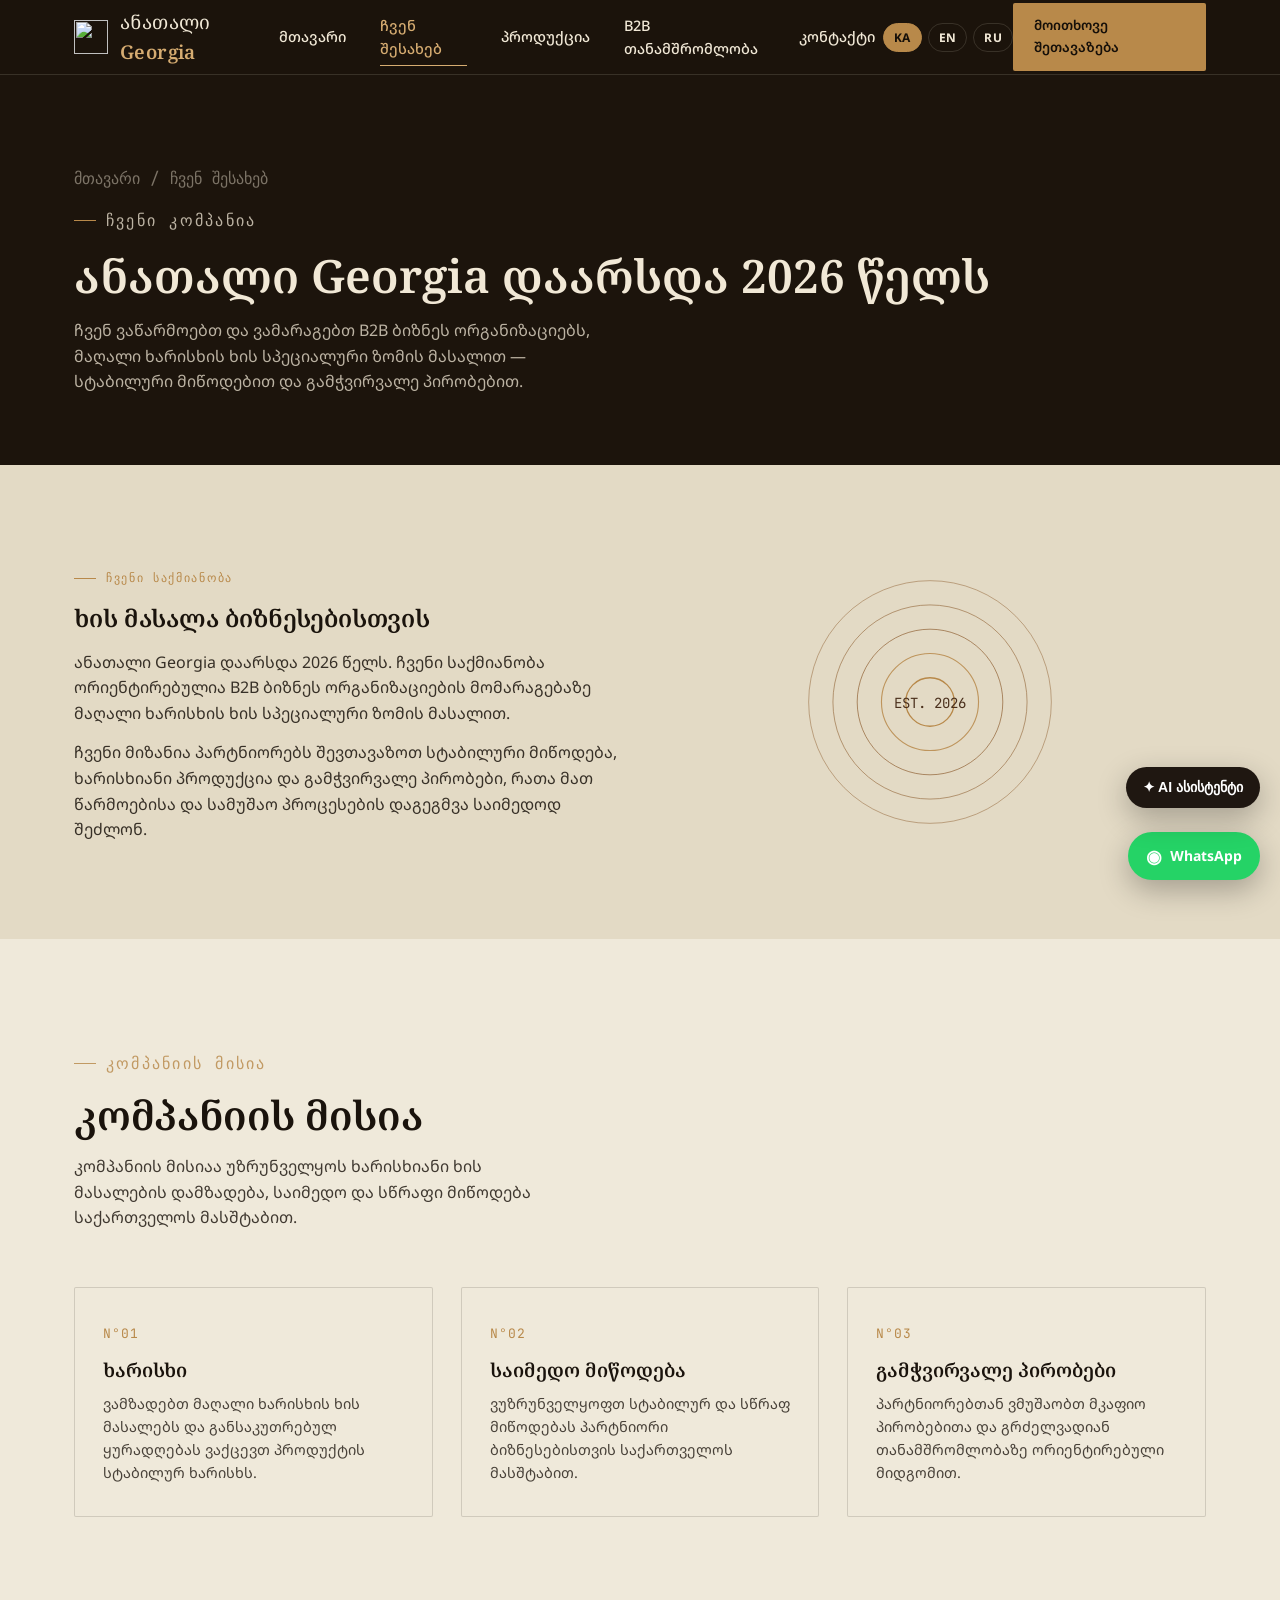
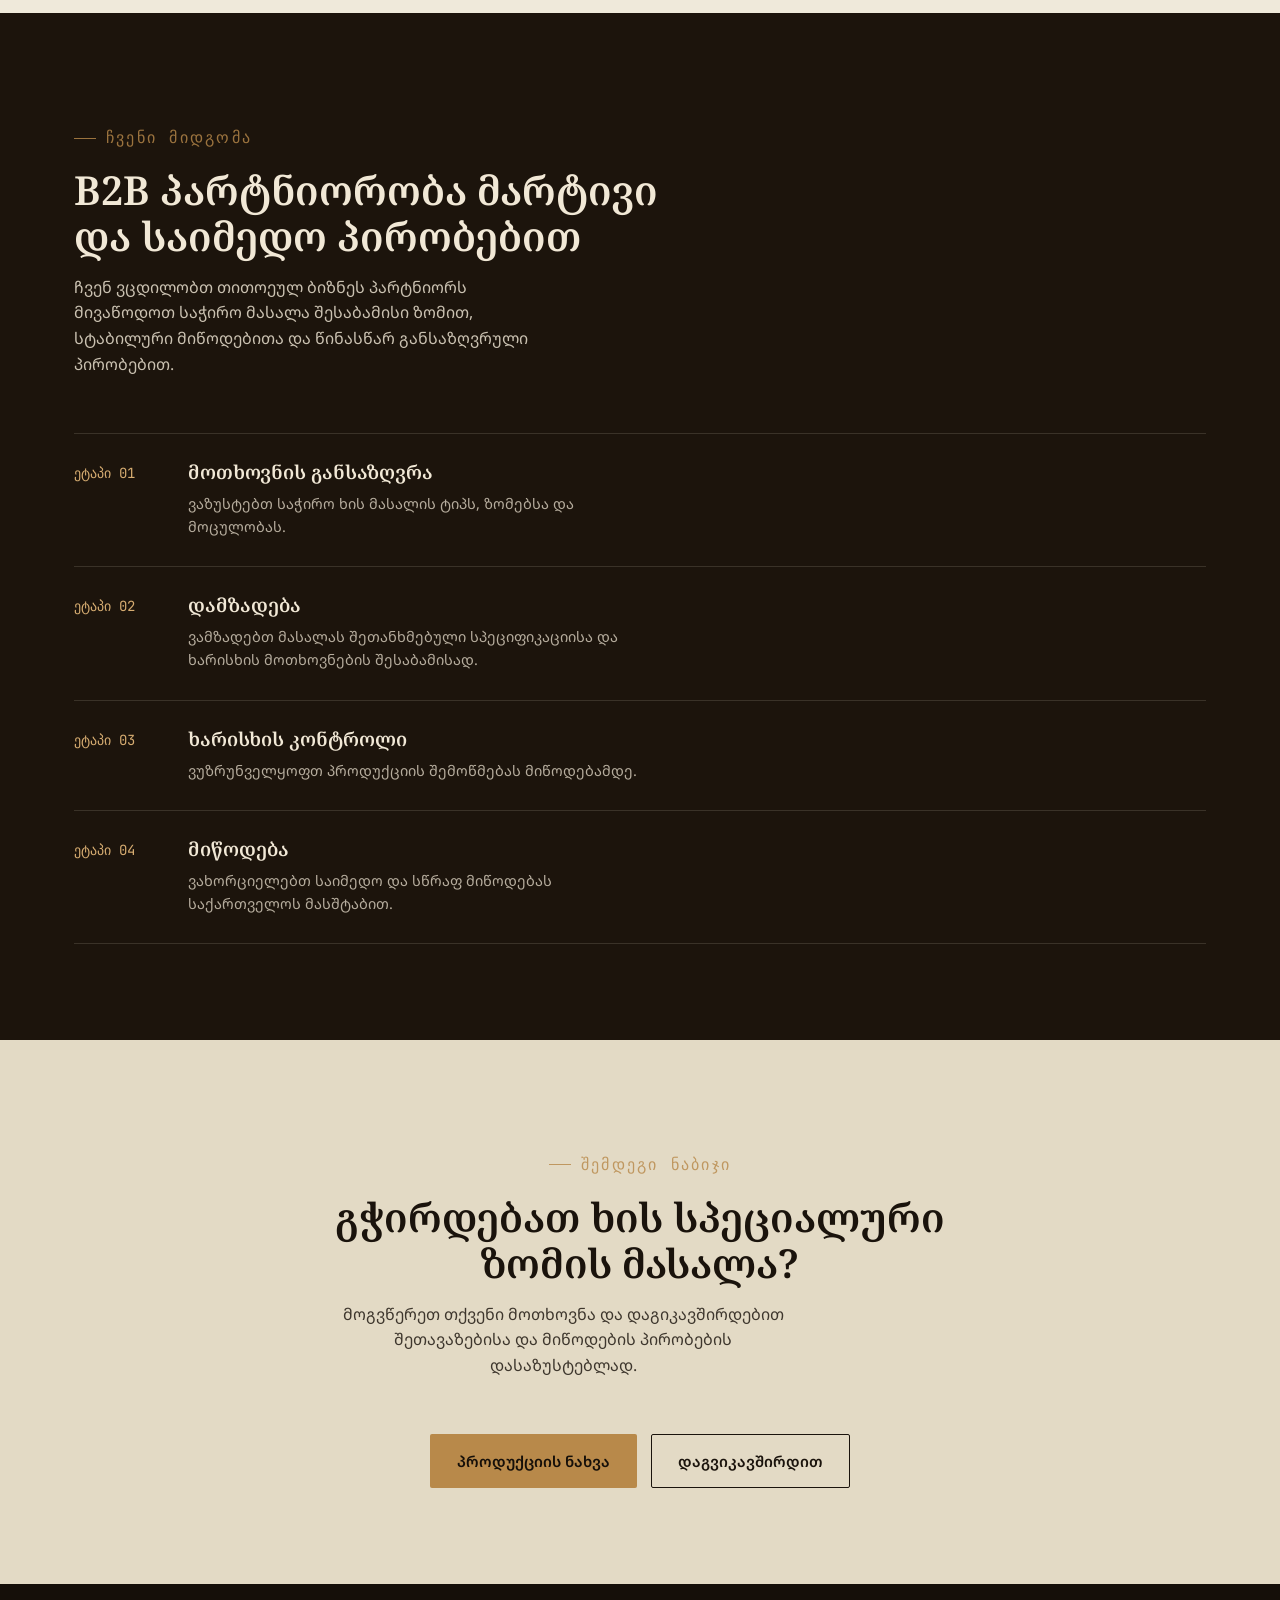
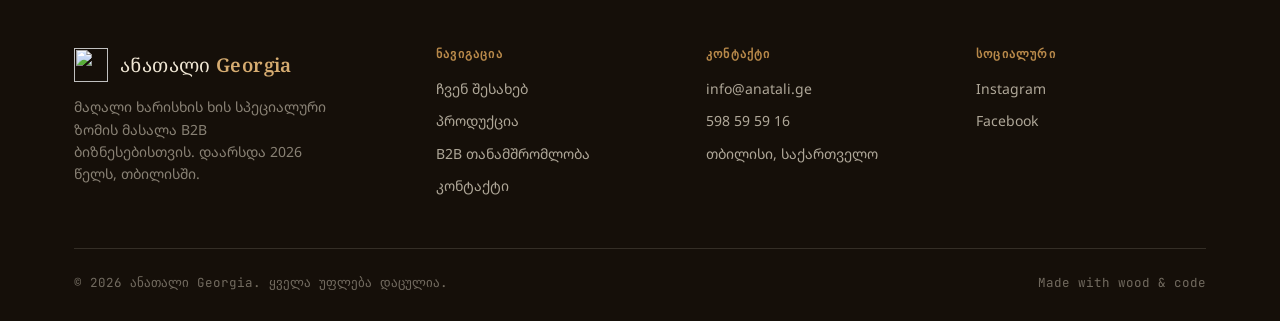
==== about.html @ 45ac91e8 "Initial commit via Netlify [skip ci]" ====
<!DOCTYPE html>
<html lang="ka">
<head>
<meta charset="UTF-8">
<meta name="viewport" content="width=device-width, initial-scale=1.0">
<title>ჩვენ შესახებ — ანათალი Georgia</title>
<meta name="description" content="ანათალი Georgia დაარსდა 2026 წელს. ჩვენ ვაწარმოებთ და ვამარაგებთ B2B ბიზნეს ორგანიზაციებს მაღალი ხარისხის ხის სპეციალური ზომის მასალით — სტაბილური მიწოდებით და გამჭვირვალე პირობებით.">
<meta name="robots" content="index, follow">
<link rel="canonical" href="https://www.anatali.ge/about.html">
<meta property="og:type" content="website">
<meta property="og:site_name" content="ანათალი Georgia">
<meta property="og:title" content="ჩვენ შესახებ — ანათალი Georgia">
<meta property="og:description" content="ხის მაღალი ხარისხის სპეციალური ზომის მასალა B2B ბიზნესებისთვის — სტაბილური მიწოდებით და გამჭვირვალე პირობებით.">
<meta property="og:url" content="https://www.anatali.ge/about.html">
<meta property="og:image" content="https://www.anatali.ge/images/og-cover.jpg">
<meta property="og:locale" content="ka_GE">
<meta name="twitter:card" content="summary_large_image">
<link rel="icon" type="image/svg+xml" href="images/mark.svg">
<link rel="preconnect" href="https://fonts.googleapis.com">
<link rel="preconnect" href="https://fonts.gstatic.com" crossorigin>
<link href="https://fonts.googleapis.com/css2?family=Noto+Serif+Georgian:wght@500;600;700&family=Noto+Sans+Georgian:wght@400;500;600;700&family=JetBrains+Mono:wght@400;500&display=swap" rel="stylesheet">
<link rel="stylesheet" href="css/style.css">
<script async src="https://www.googletagmanager.com/gtag/js?id=G-XXXXXXXXXX"></script>
<script>window.dataLayer=window.dataLayer||[];function gtag(){dataLayer.push(arguments)}gtag('js',new Date());gtag('config','G-XXXXXXXXXX');</script>
<script>!function(f,b,e,v,n,t,s){if(f.fbq)return;n=f.fbq=function(){n.callMethod?n.callMethod.apply(n,arguments):n.queue.push(arguments)};if(!f._fbq)f._fbq=n;n.push=n;n.loaded=!0;n.version='2.0';n.queue=[];t=b.createElement(e);t.async=!0;t.src=v;s=b.getElementsByTagName(e)[0];s.parentNode.insertBefore(t,s)}(window,document,'script','https://connect.facebook.net/en_US/fbevents.js');fbq('init','YOUR_PIXEL_ID');fbq('track','PageView');</script>
<noscript><img height="1" width="1" style="display:none" src="https://www.facebook.com/tr?id=YOUR_PIXEL_ID&ev=PageView&noscript=1"/></noscript>
</head>
<body>
<header class="site-header"><div class="container">
<a href="index.html" class="brand"><img src="images/mark.svg" alt="" width="34" height="34"><span class="brand-name">ანათალი <b>Georgia</b></span></a>
<nav class="nav-links" id="nav-links"><a href="index.html">მთავარი</a><a href="about.html" aria-current="page">ჩვენ შესახებ</a><a href="products.html">პროდუქცია</a><a href="b2b.html">B2B თანამშრომლობა</a><a href="contact.html">კონტაქტი</a></nav>
<div class="nav-cta"><a href="contact.html" class="btn btn-primary">მოითხოვე შეთავაზება</a></div>
<button class="menu-toggle" id="menu-toggle" aria-label="მენიუს გახსნა" aria-expanded="false" aria-controls="nav-links"><span></span><span></span><span></span></button>
</div></header>
<main>
<section class="page-hero"><div class="container"><p class="breadcrumb">მთავარი / ჩვენ შესახებ</p><p class="eyebrow">ჩვენი კომპანია</p><h1>ანათალი Georgia დაარსდა 2026 წელს</h1><p>ჩვენ ვაწარმოებთ და ვამარაგებთ B2B ბიზნეს ორგანიზაციებს, მაღალი ხარისხის ხის სპეციალური ზომის მასალით — სტაბილური მიწოდებით და გამჭვირვალე პირობებით.</p></div></section>
<section class="section section-light"><div class="container grid-2" style="align-items:center;"><div class="reveal"><p class="eyebrow">ჩვენი საქმიანობა</p><h2 style="margin-top:16px;">ხის მასალა ბიზნესებისთვის</h2><p style="margin-top:18px;opacity:.85;">ანათალი Georgia დაარსდა 2026 წელს. ჩვენი საქმიანობა ორიენტირებულია B2B ბიზნეს ორგანიზაციების მომარაგებაზე მაღალი ხარისხის ხის სპეციალური ზომის მასალით.</p><p style="margin-top:14px;opacity:.85;">ჩვენი მიზანია პარტნიორებს შევთავაზოთ სტაბილური მიწოდება, ხარისხიანი პროდუქცია და გამჭვირვალე პირობები, რათა მათ წარმოებისა და სამუშაო პროცესების დაგეგმვა საიმედოდ შეძლონ.</p></div><div class="reveal" style="display:flex;justify-content:center;"><svg viewBox="0 0 300 300" width="280" height="280" aria-hidden="true"><circle cx="150" cy="150" r="130" fill="none" stroke="#8B5A2B" stroke-width="1" stroke-opacity=".5"/><circle cx="150" cy="150" r="104" fill="none" stroke="#8B5A2B" stroke-width="1" stroke-opacity=".6"/><circle cx="150" cy="150" r="78" fill="none" stroke="#8B5A2B" stroke-width="1" stroke-opacity=".7"/><circle cx="150" cy="150" r="52" fill="none" stroke="#B8894A" stroke-width="1.2" stroke-opacity=".85"/><circle cx="150" cy="150" r="26" fill="none" stroke="#B8894A" stroke-width="1.4"/><text x="150" y="156" text-anchor="middle" font-family="JetBrains Mono,monospace" font-size="15" fill="#4A2F1C">EST. 2026</text></svg></div></div></section>
<section class="section section-paper"><div class="container"><div class="section-head reveal"><p class="eyebrow">კომპანიის მისია</p><h2>კომპანიის მისია</h2><p>კომპანიის მისიაა უზრუნველყოს ხარისხიანი ხის მასალების დამზადება, საიმედო და სწრაფი მიწოდება საქართველოს მასშტაბით.</p></div><div class="grid-3"><div class="value-card reveal"><span class="num">N°01</span><h3>ხარისხი</h3><p>ვამზადებთ მაღალი ხარისხის ხის მასალებს და განსაკუთრებულ ყურადღებას ვაქცევთ პროდუქტის სტაბილურ ხარისხს.</p></div><div class="value-card reveal"><span class="num">N°02</span><h3>საიმედო მიწოდება</h3><p>ვუზრუნველყოფთ სტაბილურ და სწრაფ მიწოდებას პარტნიორი ბიზნესებისთვის საქართველოს მასშტაბით.</p></div><div class="value-card reveal"><span class="num">N°03</span><h3>გამჭვირვალე პირობები</h3><p>პარტნიორებთან ვმუშაობთ მკაფიო პირობებითა და გრძელვადიან თანამშრომლობაზე ორიენტირებული მიდგომით.</p></div></div></div></section>
<section class="section section-dark"><div class="container"><div class="section-head reveal"><p class="eyebrow">ჩვენი მიდგომა</p><h2>B2B პარტნიორობა მარტივი და საიმედო პირობებით</h2><p>ჩვენ ვცდილობთ თითოეულ ბიზნეს პარტნიორს მივაწოდოთ საჭირო მასალა შესაბამისი ზომით, სტაბილური მიწოდებითა და წინასწარ განსაზღვრული პირობებით.</p></div><div class="process-list"><div class="process-item reveal"><div class="ring-num">ეტაპი 01</div><div><h3>მოთხოვნის განსაზღვრა</h3><p>ვაზუსტებთ საჭირო ხის მასალის ტიპს, ზომებსა და მოცულობას.</p></div></div><div class="process-item reveal"><div class="ring-num">ეტაპი 02</div><div><h3>დამზადება</h3><p>ვამზადებთ მასალას შეთანხმებული სპეციფიკაციისა და ხარისხის მოთხოვნების შესაბამისად.</p></div></div><div class="process-item reveal"><div class="ring-num">ეტაპი 03</div><div><h3>ხარისხის კონტროლი</h3><p>ვუზრუნველყოფთ პროდუქციის შემოწმებას მიწოდებამდე.</p></div></div><div class="process-item reveal"><div class="ring-num">ეტაპი 04</div><div><h3>მიწოდება</h3><p>ვახორციელებთ საიმედო და სწრაფ მიწოდებას საქართველოს მასშტაბით.</p></div></div></div></div></section>
<section class="section section-light"><div class="container" style="text-align:center;"><div class="section-head center reveal"><p class="eyebrow">შემდეგი ნაბიჯი</p><h2>გჭირდებათ ხის სპეციალური ზომის მასალა?</h2><p>მოგვწერეთ თქვენი მოთხოვნა და დაგიკავშირდებით შეთავაზებისა და მიწოდების პირობების დასაზუსტებლად.</p></div><div class="btn-row" style="justify-content:center;"><a href="products.html" class="btn btn-primary">პროდუქციის ნახვა</a><a href="contact.html" class="btn btn-outline"><span>დაგვიკავშირდით</span></a></div></div></section>
</main>
<footer class="site-footer"><div class="container"><div class="footer-grid"><div class="footer-brand"><a href="index.html" class="brand"><img src="images/mark.svg" alt="" width="30" height="30"><span class="brand-name">ანათალი <b>Georgia</b></span></a><p>მაღალი ხარისხის ხის სპეციალური ზომის მასალა B2B ბიზნესებისთვის. დაარსდა 2026 წელს, თბილისში.</p></div><div class="footer-col"><h4>ნავიგაცია</h4><ul><li><a href="about.html">ჩვენ შესახებ</a></li><li><a href="products.html">პროდუქცია</a></li><li><a href="b2b.html">B2B თანამშრომლობა</a></li><li><a href="contact.html">კონტაქტი</a></li></ul></div><div class="footer-col"><h4>კონტაქტი</h4><ul><li><a href="mailto:info@anatali.ge">info@anatali.ge</a></li><li><a href="tel:+995500000000">+995 500 00 00 00</a></li><li>თბილისი, საქართველო</li></ul></div><div class="footer-col"><h4>სოციალური</h4><ul><li><a href="https://www.instagram.com/anatali.ge" target="_blank" rel="noopener">Instagram</a></li><li><a href="https://www.facebook.com/anatali.ge" target="_blank" rel="noopener">Facebook</a></li></ul></div></div><div class="footer-bottom"><span>© <span data-year>2026</span> ანათალი Georgia. ყველა უფლება დაცულია.</span><span>Made with wood &amp; code</span></div></div></footer>
<script src="js/main.js"></script>
<script src="js/i18n.js"></script>
</body>
</html>
---- css/style.css ----
/* ============================================================
   ანათალი Georgia — Design tokens & base
   ============================================================ */

:root{
  /* Colour system — walnut / espresso / brass, an atelier at dusk */
  --bg-dark:        #1C140C;
  --bg-dark-2:      #241A10;
  --bg-dark-3:      #150F09;
  --bg-light:       #E3DAC5;
  --bg-light-2:     #EFE9DA;
  --wood-mid:       #8B5A2B;
  --wood-deep:      #4A2F1C;
  --brass:          #B8894A;
  --brass-bright:   #D6AC71;
  --forest:         #333F2A;
  --ink:            #1A130C;
  --cream:          #F1E8D6;
  --line-dark:      rgba(241,232,214,0.14);
  --line-light:     rgba(26,19,12,0.14);

  --font-display: "Noto Serif Georgian", "Noto Serif", serif;
  --font-body:    "Noto Sans Georgian", "Noto Sans", sans-serif;
  --font-mono:    "JetBrains Mono", ui-monospace, monospace;

  --container: 1180px;
  --radius: 2px;
  --ease: cubic-bezier(.22,.61,.36,1);
}

*, *::before, *::after{ box-sizing: border-box; }
html{ scroll-behavior: smooth; }
@media (prefers-reduced-motion: reduce){
  html{ scroll-behavior: auto; }
  *, *::before, *::after{ animation-duration: 0.01ms !important; animation-iteration-count: 1 !important; transition-duration: 0.01ms !important; scroll-behavior: auto !important; }
}

body{
  margin: 0;
  font-family: var(--font-body);
  background: var(--bg-light);
  color: var(--ink);
  line-height: 1.6;
  font-size: 16px;
  -webkit-font-smoothing: antialiased;
}

img{ max-width: 100%; display: block; }
a{ color: inherit; text-decoration: none; }
ul{ margin: 0; padding: 0; list-style: none; }
h1,h2,h3,h4{ font-family: var(--font-display); margin: 0; font-weight: 600; line-height: 1.15; }
p{ margin: 0; }
button{ font-family: inherit; cursor: pointer; }

:focus-visible{
  outline: 2px solid var(--brass-bright);
  outline-offset: 3px;
}

.container{
  width: 100%;
  max-width: var(--container);
  margin: 0 auto;
  padding: 0 24px;
}

/* -------------------- Eyebrow / labels -------------------- */
.eyebrow{
  display: inline-flex;
  align-items: center;
  gap: 10px;
  font-family: var(--font-mono);
  font-size: 12px;
  letter-spacing: 0.14em;
  text-transform: uppercase;
  color: var(--brass);
}
.eyebrow::before{
  content: "";
  width: 22px; height: 1px;
  background: var(--brass);
  display: inline-block;
}

/* -------------------- Buttons -------------------- */
.btn{
  display: inline-flex;
  align-items: center;
  gap: 10px;
  padding: 14px 26px;
  border-radius: var(--radius);
  font-size: 15px;
  font-weight: 600;
  border: 1px solid transparent;
  transition: transform .35s var(--ease), background-color .3s var(--ease), color .3s var(--ease), border-color .3s var(--ease);
}
.btn-primary{
  background: var(--brass);
  color: var(--bg-dark-3);
}
.btn-primary:hover{ background: var(--brass-bright); transform: translateY(-2px); }
.btn-outline{
  border-color: currentColor;
  color: inherit;
  background: transparent;
}
.btn-outline:hover{ background: currentColor; }
.btn-outline:hover span{ color: var(--bg-dark); }
.btn-outline span{ transition: color .3s var(--ease); }
.btn-row{ display: flex; flex-wrap: wrap; gap: 14px; }

/* ============================================================
   Header / Navigation
   ============================================================ */
.site-header{
  position: fixed;
  top: 0; left: 0; right: 0;
  z-index: 100;
  background: rgba(28,20,12,0.92);
  backdrop-filter: blur(8px);
  border-bottom: 1px solid var(--line-dark);
}
.site-header .container{
  display: flex;
  align-items: center;
  justify-content: space-between;
  height: 74px;
}
.brand{
  display: flex;
  align-items: center;
  gap: 12px;
  color: var(--cream);
}
.brand img{ width: 34px; height: 34px; }
.brand-name{
  font-family: var(--font-display);
  font-size: 19px;
  letter-spacing: 0.02em;
}
.brand-name b{ color: var(--brass-bright); font-weight: 600; }

.nav-links{
  display: flex;
  align-items: center;
  gap: 34px;
}
.nav-links a{
  color: var(--cream);
  font-size: 14.5px;
  font-weight: 500;
  position: relative;
  padding: 4px 0;
}
.nav-links a::after{
  content: "";
  position: absolute;
  left: 0; bottom: -2px;
  width: 0; height: 1px;
  background: var(--brass-bright);
  transition: width .3s var(--ease);
}
.nav-links a:hover::after,
.nav-links a[aria-current="page"]::after{ width: 100%; }
.nav-links a[aria-current="page"]{ color: var(--brass-bright); }

.nav-cta{ display: flex; align-items: center; gap: 20px; }
.nav-cta .btn{ padding: 11px 20px; font-size: 13.5px; }

.menu-toggle{
  display: none;
  flex-direction: column;
  justify-content: center;
  gap: 5px;
  width: 34px; height: 34px;
  background: none;
  border: none;
  padding: 0;
}
.menu-toggle span{
  display: block;
  width: 100%; height: 2px;
  background: var(--cream);
  transition: transform .3s var(--ease), opacity .3s var(--ease);
}
.menu-toggle[aria-expanded="true"] span:nth-child(1){ transform: translateY(7px) rotate(45deg); }
.menu-toggle[aria-expanded="true"] span:nth-child(2){ opacity: 0; }
.menu-toggle[aria-expanded="true"] span:nth-child(3){ transform: translateY(-7px) rotate(-45deg); }

/* Keep header order stable no matter where JS appends new elements */
.nav-links{ order: 1; }
.language-switcher{ order: 2; }
.nav-cta{ order: 3; }
.menu-toggle{ order: 4; }

/* ============================================================
   Language switcher (KA / EN / RU)
   ============================================================ */
.language-switcher{
  display: flex;
  align-items: center;
  gap: 6px;
  margin-left: 8px;
}
.language-switcher button{
  font-family: var(--font-body);
  font-size: 12px;
  font-weight: 700;
  letter-spacing: 0.03em;
  color: var(--cream);
  background: transparent;
  border: 1px solid var(--line-dark);
  border-radius: 999px;
  padding: 5px 10px;
  cursor: pointer;
  transition: background-color .3s var(--ease), color .3s var(--ease), border-color .3s var(--ease);
}
.language-switcher button:hover{
  border-color: var(--brass);
  color: var(--brass-bright);
}
.language-switcher button.active{
  background: var(--brass);
  border-color: var(--brass);
  color: var(--bg-dark-3);
}
@media (max-width: 860px){
  .language-switcher{ margin-left: auto; margin-right: 10px; }
  .language-switcher button{ padding: 4px 8px; font-size: 11px; }
}

/* ============================================================
   WhatsApp floating button
   ============================================================ */
.whatsapp-float{
  position: fixed;
  right: 20px;
  bottom: 20px;
  z-index: 2147483000;
  display: flex;
  align-items: center;
  gap: 8px;
  background: #25D366;
  color: #ffffff;
  text-decoration: none;
  padding: 13px 18px;
  border-radius: 999px;
  font-family: var(--font-body);
  font-weight: 700;
  font-size: 14px;
  box-shadow: 0 10px 30px rgba(0,0,0,.28);
  transition: transform .25s var(--ease), box-shadow .25s var(--ease);
}
.whatsapp-float:hover{
  transform: translateY(-2px);
  box-shadow: 0 14px 34px rgba(0,0,0,.34);
}
.whatsapp-icon{
  font-size: 18px;
  line-height: 1;
}
@media (max-width: 640px){
  .whatsapp-float{ right: 12px; bottom: 12px; padding: 12px 14px; }
  .whatsapp-label{ display: none; }
}

/* ============================================================
   Hero
   ============================================================ */
.hero{
  background: var(--bg-dark);
  color: var(--cream);
  padding: 168px 0 96px;
  position: relative;
  overflow: hidden;
}
.hero .container{
  display: grid;
  grid-template-columns: 1.05fr 0.95fr;
  gap: 48px;
  align-items: center;
}
.hero h1{
  font-size: clamp(34px, 4.6vw, 58px);
  margin: 18px 0 22px;
  color: var(--cream);
}
.hero h1 em{ font-style: normal; color: var(--brass-bright); }
.hero-lead{
  font-size: 17px;
  max-width: 46ch;
  color: rgba(241,232,214,0.78);
  margin-bottom: 34px;
}
.hero-stats{
  display: flex;
  gap: 36px;
  margin-top: 48px;
  padding-top: 28px;
  border-top: 1px solid var(--line-dark);
}
.hero-stats div b{
  display: block;
  font-family: var(--font-mono);
  font-size: 22px;
  color: var(--brass-bright);
}
.hero-stats div span{ font-size: 13px; color: rgba(241,232,214,0.6); }

.rings-art{ display: flex; align-items: center; justify-content: center; }
.rings-art svg{ width: 100%; max-width: 420px; height: auto; }
.ring-path{
  stroke-dasharray: 800;
  stroke-dashoffset: 800;
  animation: draw 2.4s var(--ease) forwards;
}
.ring-path:nth-child(2){ animation-delay: .15s; }
.ring-path:nth-child(3){ animation-delay: .3s; }
.ring-path:nth-child(4){ animation-delay: .45s; }
.ring-path:nth-child(5){ animation-delay: .6s; }
@keyframes draw{ to{ stroke-dashoffset: 0; } }

/* ============================================================
   Sections (generic rhythm)
   ============================================================ */
.section{ padding: 96px 0; }
.section-dark{ background: var(--bg-dark); color: var(--cream); }
.section-light{ background: var(--bg-light); color: var(--ink); }
.section-paper{ background: var(--bg-light-2); color: var(--ink); }

.section-head{
  max-width: 640px;
  margin-bottom: 56px;
}
.section-head h2{ font-size: clamp(28px, 3.4vw, 40px); margin-top: 16px; }
.section-head p{ margin-top: 16px; font-size: 16px; opacity: .82; max-width: 54ch; }
.section-head.center{ margin-left: auto; margin-right: auto; text-align: center; }

/* ring divider — organic rule instead of a hairline */
.ring-divider{ display: flex; justify-content: center; padding: 4px 0 0; }
.ring-divider svg{ width: 120px; height: 14px; opacity: .55; }

/* ============================================================
   Cards / grids
   ============================================================ */
.grid-3{ display: grid; grid-template-columns: repeat(3, 1fr); gap: 28px; }
.grid-2{ display: grid; grid-template-columns: repeat(2, 1fr); gap: 28px; }

.value-card{
  padding: 32px 28px;
  border: 1px solid var(--line-light);
  background: var(--bg-light-2);
  border-radius: var(--radius);
  transition: transform .4s var(--ease), box-shadow .4s var(--ease);
}
.section-dark .value-card{
  background: var(--bg-dark-2);
  border-color: var(--line-dark);
}
.value-card:hover{ transform: translateY(-6px); box-shadow: 0 18px 40px rgba(0,0,0,0.18); }
.value-card .num{
  font-family: var(--font-mono);
  color: var(--brass);
  font-size: 13px;
  letter-spacing: .08em;
}
.value-card h3{ font-size: 19px; margin: 14px 0 10px; }
.value-card p{ font-size: 14.5px; opacity: .78; }

.product-card{
  border: 1px solid var(--line-light);
  background: var(--bg-light-2);
  overflow: hidden;
  border-radius: var(--radius);
  transition: transform .4s var(--ease), box-shadow .4s var(--ease);
}
.product-card:hover{ transform: translateY(-6px); box-shadow: 0 20px 44px rgba(0,0,0,0.16); }
.product-thumb{
  aspect-ratio: 4/3;
  background:
    repeating-linear-gradient(115deg, rgba(139,90,43,0.16) 0 2px, transparent 2px 14px),
    linear-gradient(160deg, var(--wood-mid), var(--wood-deep));
  display: flex;
  align-items: center;
  justify-content: center;
  color: rgba(241,232,214,0.5);
}
.product-thumb svg{ width: 46px; height: 46px; opacity: .8; }
.product-body{ padding: 22px 22px 26px; }
.product-body .tag{
  font-family: var(--font-mono);
  font-size: 11.5px;
  letter-spacing: .08em;
  text-transform: uppercase;
  color: var(--wood-mid);
}
.product-body h3{ font-size: 18px; margin: 10px 0 8px; }
.product-body p{ font-size: 14px; opacity: .78; }

/* process / ring steps (real sequence => numbering justified) */
.process-list{ display: grid; gap: 0; }
.process-item{
  display: grid;
  grid-template-columns: 90px 1fr;
  gap: 24px;
  padding: 28px 0;
  border-top: 1px solid var(--line-dark);
}
.process-item:last-child{ border-bottom: 1px solid var(--line-dark); }
.process-item .ring-num{
  font-family: var(--font-mono);
  font-size: 14px;
  color: var(--brass-bright);
  display: flex;
  align-items: flex-start;
  gap: 8px;
}
.process-item h3{ font-size: 19px; margin-bottom: 8px; color: var(--cream); }
.process-item p{ font-size: 14.5px; color: rgba(241,232,214,0.72); max-width: 60ch; }

/* logos / trust strip */
.trust-strip{
  display: flex;
  flex-wrap: wrap;
  gap: 40px;
  align-items: center;
  justify-content: space-between;
  padding: 26px 0;
  border-top: 1px solid var(--line-light);
  border-bottom: 1px solid var(--line-light);
  font-family: var(--font-mono);
  font-size: 12.5px;
  letter-spacing: .06em;
  text-transform: uppercase;
  opacity: .65;
}

/* quote / feature banner */
.banner{
  background: var(--forest);
  color: var(--cream);
  padding: 64px 0;
  text-align: center;
}
.banner p{
  font-family: var(--font-display);
  font-size: clamp(20px, 2.6vw, 30px);
  max-width: 820px;
  margin: 0 auto;
  line-height: 1.4;
}
.banner cite{ display: block; margin-top: 20px; font-style: normal; font-family: var(--font-mono); font-size: 12.5px; opacity: .7; letter-spacing: .08em; text-transform: uppercase; }

/* ============================================================
   Forms
   ============================================================ */
.form-grid{ display: grid; grid-template-columns: 1fr 1fr; gap: 20px; }
.field{ display: flex; flex-direction: column; gap: 8px; margin-bottom: 20px; }
.field.full{ grid-column: 1 / -1; }
.field label{ font-size: 13px; font-weight: 600; letter-spacing: .02em; }
.field input, .field select, .field textarea{
  font-family: var(--font-body);
  font-size: 15px;
  padding: 13px 14px;
  border: 1px solid var(--line-light);
  background: var(--bg-light-2);
  color: var(--ink);
  border-radius: var(--radius);
  transition: border-color .3s var(--ease);
}
.section-dark .field input, .section-dark .field select, .section-dark .field textarea{
  background: var(--bg-dark-2);
  border-color: var(--line-dark);
  color: var(--cream);
}
.field input:focus, .field select:focus, .field textarea:focus{ border-color: var(--brass); }
.field textarea{ resize: vertical; min-height: 130px; }
.form-note{ font-size: 13px; opacity: .65; margin-top: 6px; }
.form-success{
  display: none;
  padding: 16px 18px;
  border: 1px solid var(--brass);
  color: var(--brass-bright);
  font-size: 14px;
  border-radius: var(--radius);
  margin-bottom: 22px;
}
.form-success.show{ display: block; }

/* contact info cards */
.info-row{ display: flex; gap: 16px; padding: 18px 0; border-top: 1px solid var(--line-dark); }
.info-row:last-child{ border-bottom: 1px solid var(--line-dark); }
.info-row svg{ width: 20px; height: 20px; flex-shrink: 0; color: var(--brass-bright); margin-top: 2px; }
.info-row h4{ font-family: var(--font-body); font-size: 14.5px; font-weight: 700; color: var(--cream); margin-bottom: 4px; }
.info-row p, .info-row a{ font-size: 14.5px; color: rgba(241,232,214,0.75); }
.info-row a:hover{ color: var(--brass-bright); }

/* map placeholder */
.map-box{
  aspect-ratio: 16/10;
  background: linear-gradient(160deg, var(--wood-deep), var(--bg-dark-3));
  border-radius: var(--radius);
  display: flex;
  align-items: center;
  justify-content: center;
  color: rgba(241,232,214,0.55);
  font-family: var(--font-mono);
  font-size: 13px;
  text-align: center;
  padding: 24px;
  border: 1px solid var(--line-dark);
}

/* ============================================================
   Footer
   ============================================================ */
.site-footer{
  background: var(--bg-dark-3);
  color: rgba(241,232,214,0.7);
  padding: 64px 0 28px;
}
.footer-grid{
  display: grid;
  grid-template-columns: 1.4fr 1fr 1fr 1fr;
  gap: 40px;
  padding-bottom: 40px;
  border-bottom: 1px solid var(--line-dark);
}
.footer-brand .brand{ margin-bottom: 14px; }
.footer-brand p{ font-size: 14px; max-width: 32ch; opacity: .75; }
.footer-col h4{
  font-family: var(--font-mono);
  font-size: 12px;
  letter-spacing: .1em;
  text-transform: uppercase;
  color: var(--brass);
  margin-bottom: 16px;
}
.footer-col li{ margin-bottom: 10px; font-size: 14px; }
.footer-col a:hover{ color: var(--brass-bright); }
.footer-bottom{
  display: flex;
  justify-content: space-between;
  align-items: center;
  padding-top: 24px;
  font-size: 12.5px;
  font-family: var(--font-mono);
  flex-wrap: wrap;
  gap: 12px;
  opacity: .6;
}
.footer-socials{ display: flex; gap: 16px; }

/* ============================================================
   Reveal on scroll
   ============================================================ */
.reveal{ opacity: 0; transform: translateY(24px); transition: opacity .8s var(--ease), transform .8s var(--ease); }
.reveal.in{ opacity: 1; transform: translateY(0); }

/* ============================================================
   Page hero (inner pages)
   ============================================================ */
.page-hero{
  background: var(--bg-dark);
  color: var(--cream);
  padding: 150px 0 70px;
}
.page-hero h1{ font-size: clamp(30px, 4vw, 46px); margin-top: 16px; }
.page-hero p{ margin-top: 16px; max-width: 60ch; color: rgba(241,232,214,0.75); font-size: 16px; }
.breadcrumb{ font-family: var(--font-mono); font-size: 12.5px; opacity: .6; margin-top: 10px; }

/* filter pills (products page) */
.filter-row{ display: flex; flex-wrap: wrap; gap: 10px; margin-bottom: 44px; }
.filter-pill{
  padding: 9px 18px;
  border: 1px solid var(--line-light);
  border-radius: 20px;
  font-size: 13.5px;
  font-weight: 600;
  background: var(--bg-light-2);
  transition: all .3s var(--ease);
}
.filter-pill.active, .filter-pill:hover{ background: var(--wood-deep); color: var(--cream); border-color: var(--wood-deep); }

/* ============================================================
   Responsive
   ============================================================ */
@media (max-width: 1024px){
  .footer-grid{ grid-template-columns: 1.2fr 1fr 1fr; }
  .footer-col:last-child{ grid-column: 3; }
  .hero .container{ grid-template-columns: 1fr; }
  .rings-art{ order: -1; max-width: 280px; margin: 0 auto; }
  .grid-3{ grid-template-columns: repeat(2, 1fr); }
}

@media (max-width: 860px){
  .nav-links{
    position: fixed;
    top: 74px; left: 0; right: 0;
    background: var(--bg-dark);
    flex-direction: column;
    align-items: flex-start;
    gap: 0;
    padding: 8px 24px 20px;
    border-bottom: 1px solid var(--line-dark);
    transform: translateY(-8px);
    opacity: 0;
    pointer-events: none;
    transition: opacity .3s var(--ease), transform .3s var(--ease);
  }
  .nav-links.open{ opacity: 1; transform: translateY(0); pointer-events: auto; }
  .nav-links a{ width: 100%; padding: 14px 0; border-bottom: 1px solid var(--line-dark); }
  .nav-cta{ display: none; }
  .menu-toggle{ display: flex; }
  .form-grid{ grid-template-columns: 1fr; }
  .footer-grid{ grid-template-columns: 1fr 1fr; }
}

@media (max-width: 640px){
  .section{ padding: 68px 0; }
  .hero{ padding: 140px 0 64px; }
  .grid-3, .grid-2{ grid-template-columns: 1fr; }
  .hero-stats{ gap: 24px; flex-wrap: wrap; }
  .footer-grid{ grid-template-columns: 1fr; gap: 30px; }
  .footer-bottom{ flex-direction: column; align-items: flex-start; }
  .process-item{ grid-template-columns: 1fr; gap: 8px; }
}
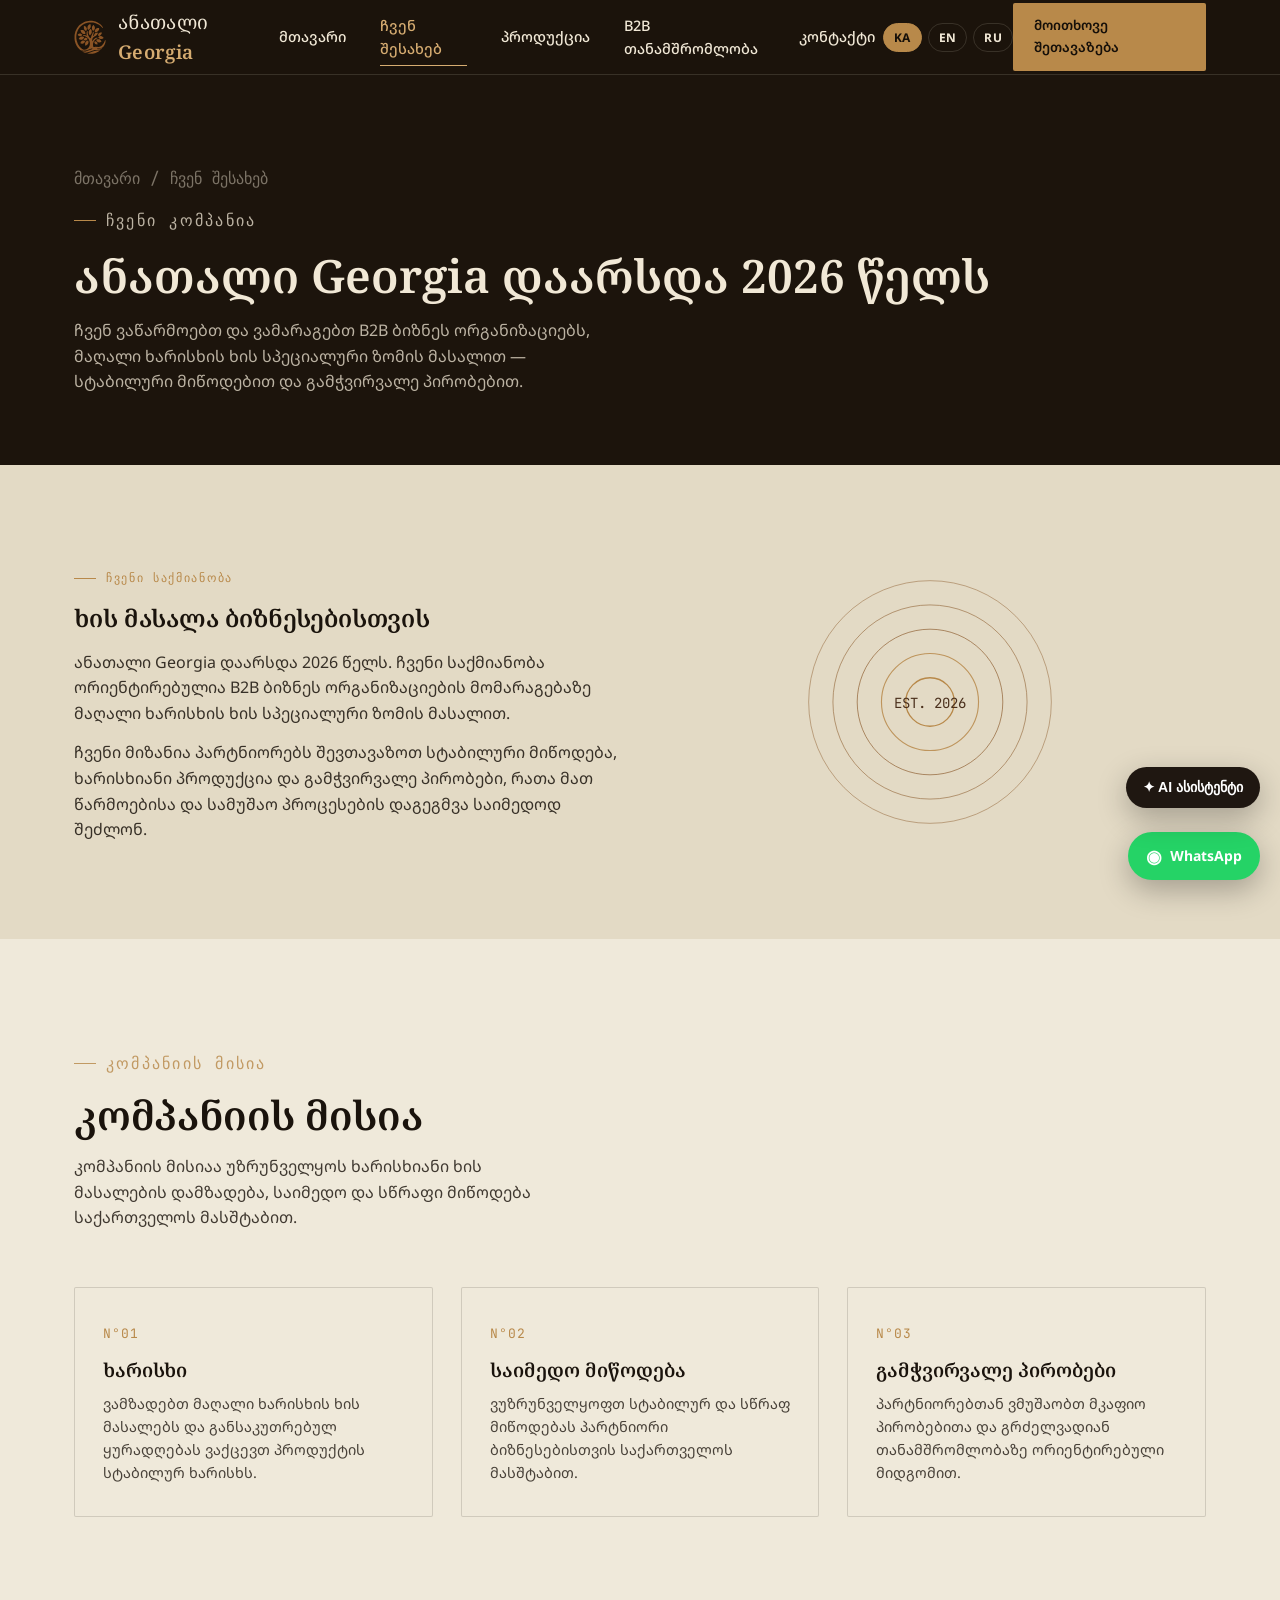
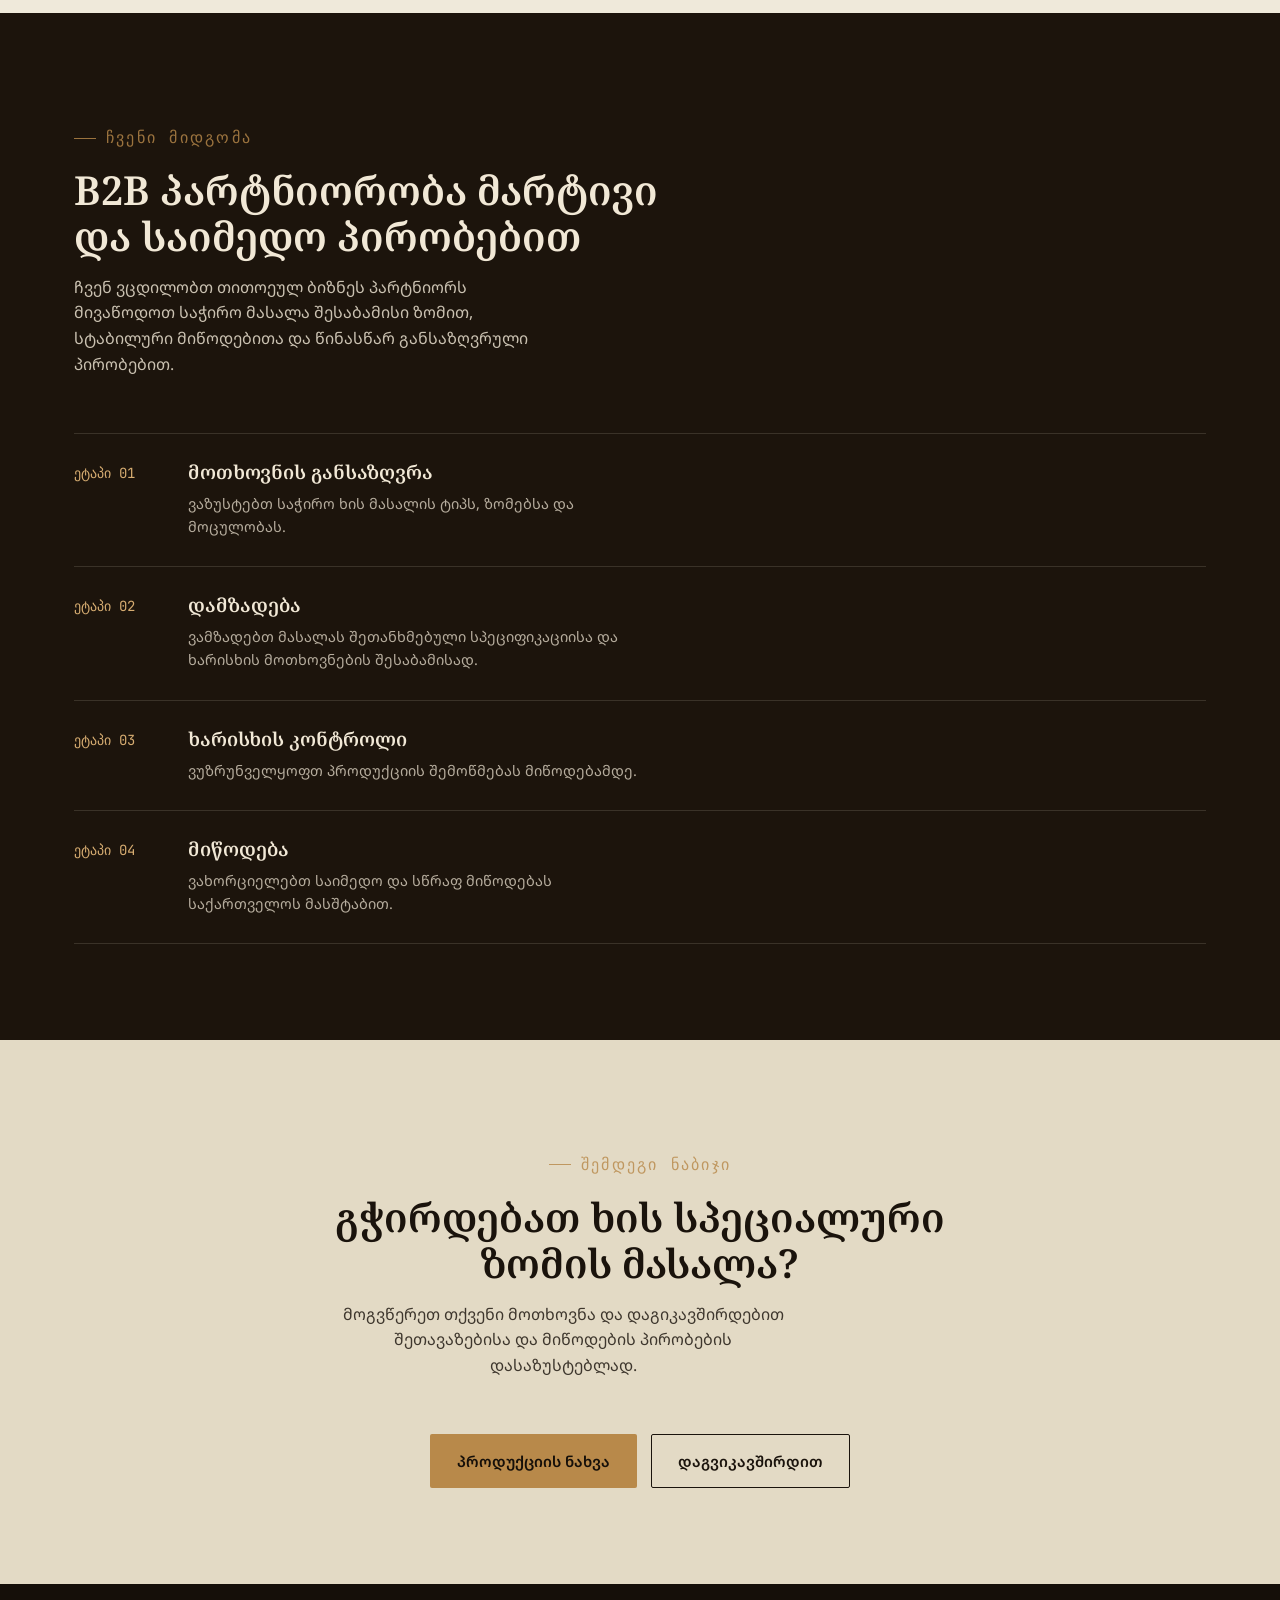
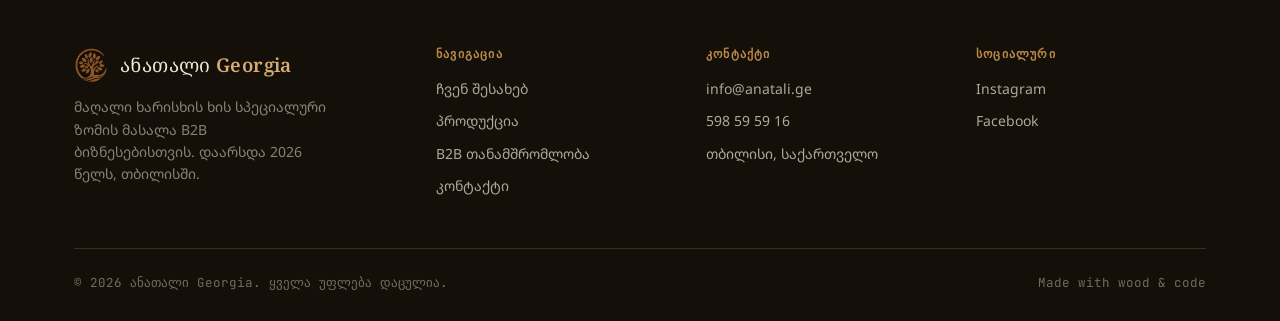
==== commit f4f41e5a: "Use new tree logo across site" ====
--- a/about.html
+++ b/about.html
@@ -15,7 +15,7 @@
 <meta property="og:image" content="https://www.anatali.ge/images/og-cover.jpg">
 <meta property="og:locale" content="ka_GE">
 <meta name="twitter:card" content="summary_large_image">
-<link rel="icon" type="image/svg+xml" href="images/mark.svg">
+<link rel="icon" type="image/svg+xml" href="images/logo.svg">
 <link rel="preconnect" href="https://fonts.googleapis.com">
 <link rel="preconnect" href="https://fonts.gstatic.com" crossorigin>
 <link href="https://fonts.googleapis.com/css2?family=Noto+Serif+Georgian:wght@500;600;700&family=Noto+Sans+Georgian:wght@400;500;600;700&family=JetBrains+Mono:wght@400;500&display=swap" rel="stylesheet">
@@ -27,7 +27,7 @@
 </head>
 <body>
 <header class="site-header"><div class="container">
-<a href="index.html" class="brand"><img src="images/mark.svg" alt="" width="34" height="34"><span class="brand-name">ანათალი <b>Georgia</b></span></a>
+<a href="index.html" class="brand"><img src="images/logo.svg" alt="" width="34" height="34"><span class="brand-name">ანათალი <b>Georgia</b></span></a>
 <nav class="nav-links" id="nav-links"><a href="index.html">მთავარი</a><a href="about.html" aria-current="page">ჩვენ შესახებ</a><a href="products.html">პროდუქცია</a><a href="b2b.html">B2B თანამშრომლობა</a><a href="contact.html">კონტაქტი</a></nav>
 <div class="nav-cta"><a href="contact.html" class="btn btn-primary">მოითხოვე შეთავაზება</a></div>
 <button class="menu-toggle" id="menu-toggle" aria-label="მენიუს გახსნა" aria-expanded="false" aria-controls="nav-links"><span></span><span></span><span></span></button>
@@ -39,7 +39,7 @@
 <section class="section section-dark"><div class="container"><div class="section-head reveal"><p class="eyebrow">ჩვენი მიდგომა</p><h2>B2B პარტნიორობა მარტივი და საიმედო პირობებით</h2><p>ჩვენ ვცდილობთ თითოეულ ბიზნეს პარტნიორს მივაწოდოთ საჭირო მასალა შესაბამისი ზომით, სტაბილური მიწოდებითა და წინასწარ განსაზღვრული პირობებით.</p></div><div class="process-list"><div class="process-item reveal"><div class="ring-num">ეტაპი 01</div><div><h3>მოთხოვნის განსაზღვრა</h3><p>ვაზუსტებთ საჭირო ხის მასალის ტიპს, ზომებსა და მოცულობას.</p></div></div><div class="process-item reveal"><div class="ring-num">ეტაპი 02</div><div><h3>დამზადება</h3><p>ვამზადებთ მასალას შეთანხმებული სპეციფიკაციისა და ხარისხის მოთხოვნების შესაბამისად.</p></div></div><div class="process-item reveal"><div class="ring-num">ეტაპი 03</div><div><h3>ხარისხის კონტროლი</h3><p>ვუზრუნველყოფთ პროდუქციის შემოწმებას მიწოდებამდე.</p></div></div><div class="process-item reveal"><div class="ring-num">ეტაპი 04</div><div><h3>მიწოდება</h3><p>ვახორციელებთ საიმედო და სწრაფ მიწოდებას საქართველოს მასშტაბით.</p></div></div></div></div></section>
 <section class="section section-light"><div class="container" style="text-align:center;"><div class="section-head center reveal"><p class="eyebrow">შემდეგი ნაბიჯი</p><h2>გჭირდებათ ხის სპეციალური ზომის მასალა?</h2><p>მოგვწერეთ თქვენი მოთხოვნა და დაგიკავშირდებით შეთავაზებისა და მიწოდების პირობების დასაზუსტებლად.</p></div><div class="btn-row" style="justify-content:center;"><a href="products.html" class="btn btn-primary">პროდუქციის ნახვა</a><a href="contact.html" class="btn btn-outline"><span>დაგვიკავშირდით</span></a></div></div></section>
 </main>
-<footer class="site-footer"><div class="container"><div class="footer-grid"><div class="footer-brand"><a href="index.html" class="brand"><img src="images/mark.svg" alt="" width="30" height="30"><span class="brand-name">ანათალი <b>Georgia</b></span></a><p>მაღალი ხარისხის ხის სპეციალური ზომის მასალა B2B ბიზნესებისთვის. დაარსდა 2026 წელს, თბილისში.</p></div><div class="footer-col"><h4>ნავიგაცია</h4><ul><li><a href="about.html">ჩვენ შესახებ</a></li><li><a href="products.html">პროდუქცია</a></li><li><a href="b2b.html">B2B თანამშრომლობა</a></li><li><a href="contact.html">კონტაქტი</a></li></ul></div><div class="footer-col"><h4>კონტაქტი</h4><ul><li><a href="mailto:info@anatali.ge">info@anatali.ge</a></li><li><a href="tel:+995500000000">+995 500 00 00 00</a></li><li>თბილისი, საქართველო</li></ul></div><div class="footer-col"><h4>სოციალური</h4><ul><li><a href="https://www.instagram.com/anatali.ge" target="_blank" rel="noopener">Instagram</a></li><li><a href="https://www.facebook.com/anatali.ge" target="_blank" rel="noopener">Facebook</a></li></ul></div></div><div class="footer-bottom"><span>© <span data-year>2026</span> ანათალი Georgia. ყველა უფლება დაცულია.</span><span>Made with wood &amp; code</span></div></div></footer>
+<footer class="site-footer"><div class="container"><div class="footer-grid"><div class="footer-brand"><a href="index.html" class="brand"><img src="images/logo.svg" alt="" width="30" height="30"><span class="brand-name">ანათალი <b>Georgia</b></span></a><p>მაღალი ხარისხის ხის სპეციალური ზომის მასალა B2B ბიზნესებისთვის. დაარსდა 2026 წელს, თბილისში.</p></div><div class="footer-col"><h4>ნავიგაცია</h4><ul><li><a href="about.html">ჩვენ შესახებ</a></li><li><a href="products.html">პროდუქცია</a></li><li><a href="b2b.html">B2B თანამშრომლობა</a></li><li><a href="contact.html">კონტაქტი</a></li></ul></div><div class="footer-col"><h4>კონტაქტი</h4><ul><li><a href="mailto:info@anatali.ge">info@anatali.ge</a></li><li><a href="tel:+995500000000">+995 500 00 00 00</a></li><li>თბილისი, საქართველო</li></ul></div><div class="footer-col"><h4>სოციალური</h4><ul><li><a href="https://www.instagram.com/anatali.ge" target="_blank" rel="noopener">Instagram</a></li><li><a href="https://www.facebook.com/anatali.ge" target="_blank" rel="noopener">Facebook</a></li></ul></div></div><div class="footer-bottom"><span>© <span data-year>2026</span> ანათალი Georgia. ყველა უფლება დაცულია.</span><span>Made with wood &amp; code</span></div></div></footer>
 <script src="js/main.js"></script>
 <script src="js/i18n.js"></script>
 </body>
